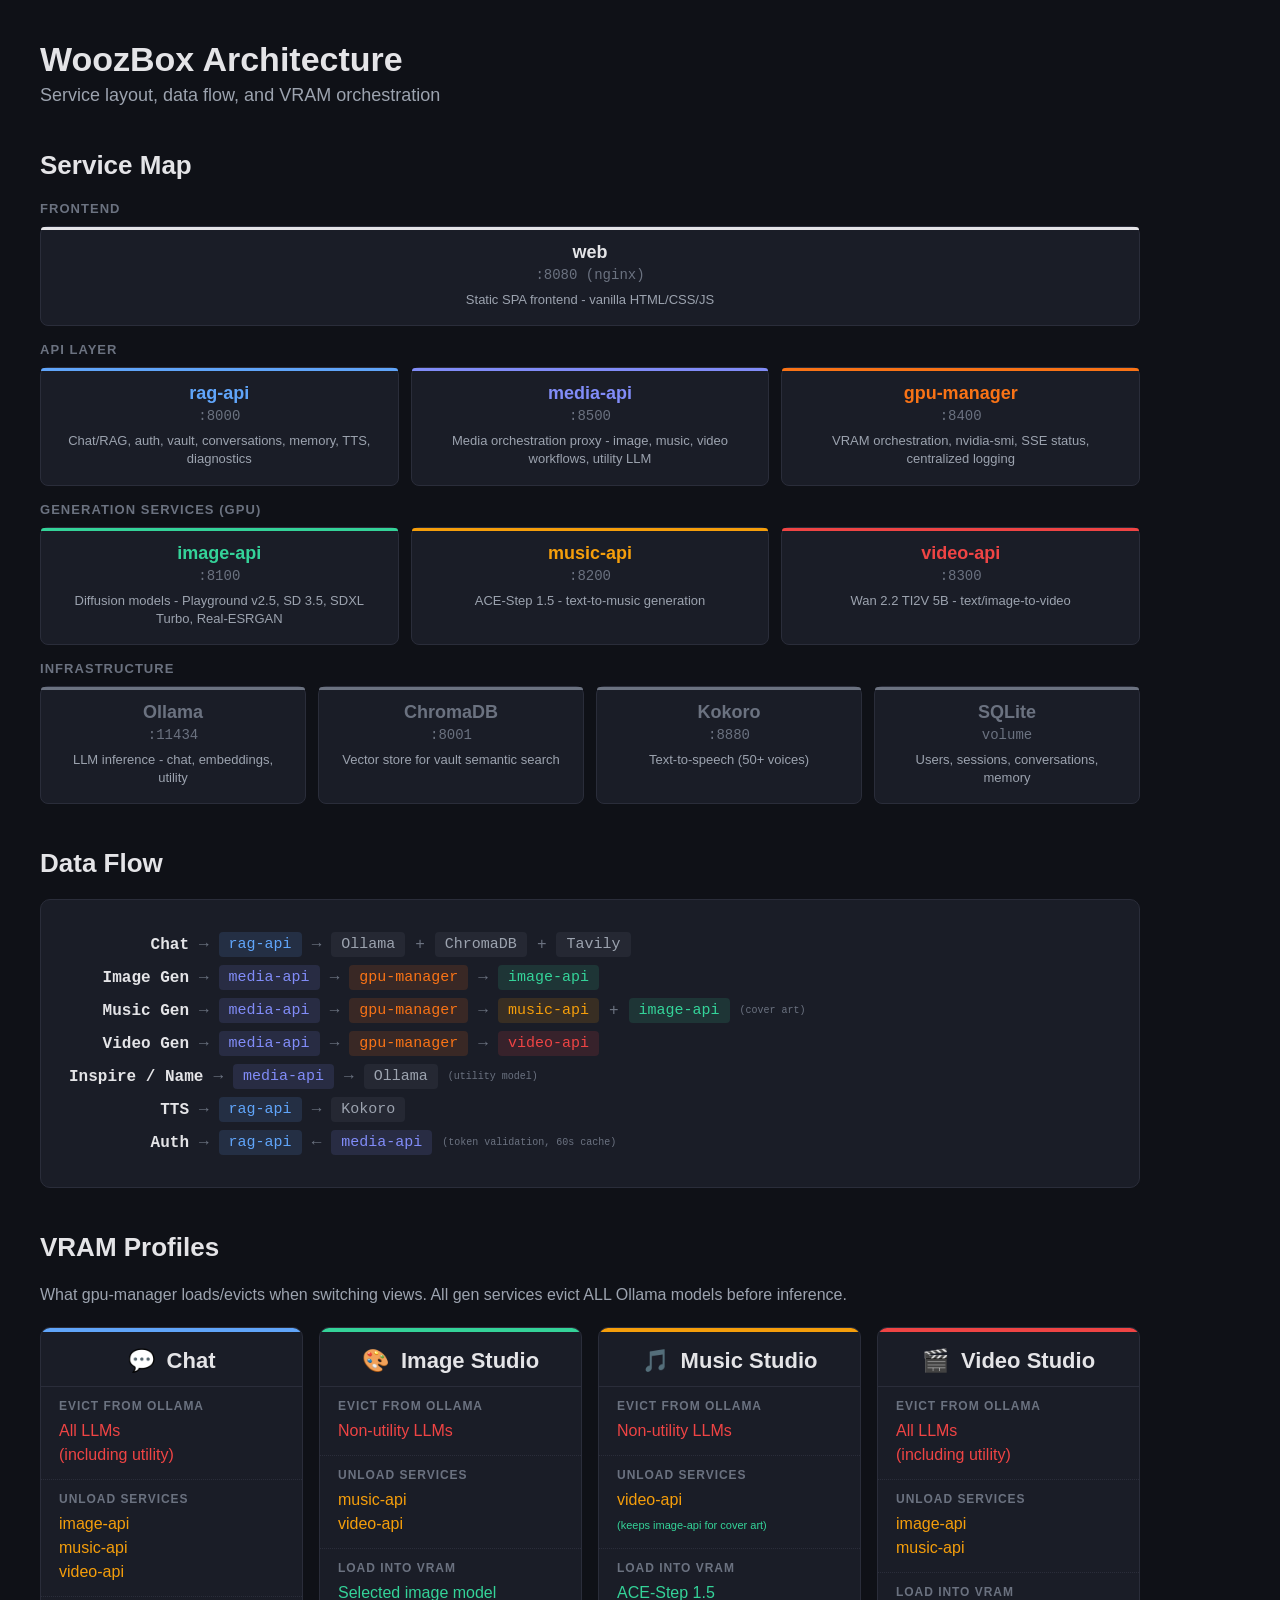
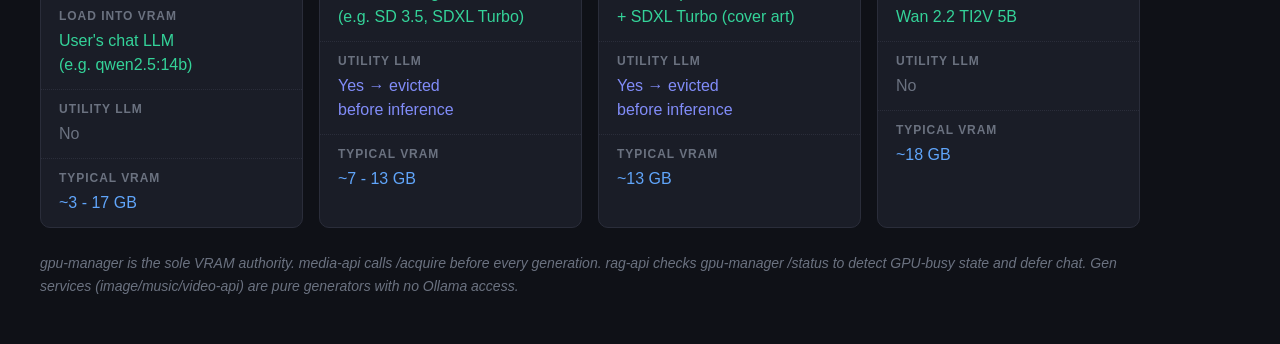
==== docs/woozbox-architecture.html @ 0ae69070 "refactor: extract media-api, add cancel support, unified progress UI (WIP) Architecture: - New media" ====
<!DOCTYPE html>
<html lang="en">
<head>
<meta charset="UTF-8">
<meta name="viewport" content="width=device-width, initial-scale=1.0">
<title>WoozBox Architecture</title>
<style>
  * { margin: 0; padding: 0; box-sizing: border-box; }
  body { background: #0F1117; color: #E4E4E7; font-family: 'Segoe UI', Calibri, sans-serif; padding: 40px; min-height: 100vh; }
  h1 { font-size: 34px; font-weight: 700; margin-bottom: 6px; }
  h2 { font-size: 26px; font-weight: 700; margin: 44px 0 20px; color: #E4E4E7; }
  .subtitle { font-size: 18px; color: #9CA3AF; margin-bottom: 32px; }
  .section-desc { font-size: 16px; color: #9CA3AF; margin-bottom: 20px; line-height: 1.5; }

  /* Service Architecture */
  .arch-grid { display: grid; grid-template-columns: repeat(4, 1fr); gap: 12px; max-width: 1100px; margin-bottom: 14px; }
  .arch-card { background: #1A1D27; border: 1px solid #2A2D3A; border-radius: 8px; padding: 16px 18px; text-align: center; }
  .arch-card .name { font-size: 18px; font-weight: 700; margin-bottom: 4px; }
  .arch-card .port { font-size: 14px; font-family: monospace; color: #6B7280; }
  .arch-card .desc { font-size: 13px; color: #9CA3AF; margin-top: 8px; line-height: 1.4; }
  .arch-accent { height: 3px; border-radius: 3px 3px 0 0; margin: -16px -18px 12px; }
  .arch-row-label { font-size: 13px; font-weight: 700; text-transform: uppercase; letter-spacing: 0.08em; color: #6B7280; margin: 16px 0 10px; }

  /* VRAM Profiles */
  .grid { display: grid; grid-template-columns: repeat(4, 1fr); gap: 16px; max-width: 1100px; }
  .card { background: #1A1D27; border: 1px solid #2A2D3A; border-radius: 10px; overflow: hidden; }
  .card-accent { height: 4px; }
  .card-header { padding: 16px 18px 12px; text-align: center; font-size: 22px; font-weight: 700; border-bottom: 1px solid #2A2D3A; }
  .card-header span { margin-right: 6px; }
  .row { padding: 12px 18px; border-bottom: 1px dotted #2A2D3A; }
  .row:last-child { border-bottom: none; }
  .row-label { font-size: 12px; font-weight: 700; text-transform: uppercase; letter-spacing: 0.08em; color: #6B7280; margin-bottom: 6px; }
  .row-value { font-size: 16px; line-height: 1.5; }

  /* Data Flow */
  .flow { max-width: 1100px; background: #1A1D27; border: 1px solid #2A2D3A; border-radius: 10px; padding: 24px 28px; margin-bottom: 14px; }
  .flow-row { display: flex; align-items: center; gap: 10px; margin: 8px 0; font-size: 16px; font-family: monospace; }
  .flow-label { min-width: 120px; font-weight: 700; text-align: right; }
  .flow-arrow { color: #6B7280; }
  .flow-svc { padding: 4px 10px; border-radius: 4px; font-size: 15px; }

  /* Colors */
  .c-red { color: #EF4444; }
  .c-amber { color: #F59E0B; }
  .c-green { color: #34D399; }
  .c-blue { color: #60A5FA; }
  .c-purple { color: #818CF8; }
  .c-dim { color: #6B7280; }
  .c-text { color: #E4E4E7; }
  .accent-chat { background: #60A5FA; }
  .accent-image { background: #34D399; }
  .accent-music { background: #F59E0B; }
  .accent-video { background: #EF4444; }
  .accent-media { background: #818CF8; }
  .accent-gpu { background: #F97316; }
  .accent-infra { background: #6B7280; }
  .bg-blue { background: #60A5FA22; color: #60A5FA; }
  .bg-purple { background: #818CF822; color: #818CF8; }
  .bg-green { background: #34D39922; color: #34D399; }
  .bg-amber { background: #F59E0B22; color: #F59E0B; }
  .bg-red { background: #EF444422; color: #EF4444; }
  .bg-orange { background: #F9731622; color: #F97316; }
  .bg-dim { background: #6B728022; color: #9CA3AF; }

  .footnote { margin-top: 24px; font-size: 14px; color: #6B7280; font-style: italic; max-width: 1100px; line-height: 1.6; }
</style>
</head>
<body>

<!-- ═══════════════════════════════════════════════════════════ -->
<h1>WoozBox Architecture</h1>
<p class="subtitle">Service layout, data flow, and VRAM orchestration</p>

<!-- ═══════════════════════════════════════════════════════════ -->
<h2>Service Map</h2>

<div class="arch-row-label">Frontend</div>
<div class="arch-grid" style="grid-template-columns: 1fr;">
  <div class="arch-card">
    <div class="arch-accent" style="background: #E4E4E7;"></div>
    <div class="name">web</div>
    <div class="port">:8080 (nginx)</div>
    <div class="desc">Static SPA frontend - vanilla HTML/CSS/JS</div>
  </div>
</div>

<div class="arch-row-label">API Layer</div>
<div class="arch-grid" style="grid-template-columns: 1fr 1fr 1fr;">
  <div class="arch-card">
    <div class="arch-accent accent-chat"></div>
    <div class="name c-blue">rag-api</div>
    <div class="port">:8000</div>
    <div class="desc">Chat/RAG, auth, vault, conversations, memory, TTS, diagnostics</div>
  </div>
  <div class="arch-card">
    <div class="arch-accent accent-media"></div>
    <div class="name c-purple">media-api</div>
    <div class="port">:8500</div>
    <div class="desc">Media orchestration proxy - image, music, video workflows, utility LLM</div>
  </div>
  <div class="arch-card">
    <div class="arch-accent accent-gpu"></div>
    <div class="name" style="color:#F97316;">gpu-manager</div>
    <div class="port">:8400</div>
    <div class="desc">VRAM orchestration, nvidia-smi, SSE status, centralized logging</div>
  </div>
</div>

<div class="arch-row-label">Generation Services (GPU)</div>
<div class="arch-grid" style="grid-template-columns: 1fr 1fr 1fr;">
  <div class="arch-card">
    <div class="arch-accent accent-image"></div>
    <div class="name c-green">image-api</div>
    <div class="port">:8100</div>
    <div class="desc">Diffusion models - Playground v2.5, SD 3.5, SDXL Turbo, Real-ESRGAN</div>
  </div>
  <div class="arch-card">
    <div class="arch-accent accent-music"></div>
    <div class="name c-amber">music-api</div>
    <div class="port">:8200</div>
    <div class="desc">ACE-Step 1.5 - text-to-music generation</div>
  </div>
  <div class="arch-card">
    <div class="arch-accent accent-video"></div>
    <div class="name c-red">video-api</div>
    <div class="port">:8300</div>
    <div class="desc">Wan 2.2 TI2V 5B - text/image-to-video</div>
  </div>
</div>

<div class="arch-row-label">Infrastructure</div>
<div class="arch-grid">
  <div class="arch-card">
    <div class="arch-accent accent-infra"></div>
    <div class="name c-dim">Ollama</div>
    <div class="port">:11434</div>
    <div class="desc">LLM inference - chat, embeddings, utility</div>
  </div>
  <div class="arch-card">
    <div class="arch-accent accent-infra"></div>
    <div class="name c-dim">ChromaDB</div>
    <div class="port">:8001</div>
    <div class="desc">Vector store for vault semantic search</div>
  </div>
  <div class="arch-card">
    <div class="arch-accent accent-infra"></div>
    <div class="name c-dim">Kokoro</div>
    <div class="port">:8880</div>
    <div class="desc">Text-to-speech (50+ voices)</div>
  </div>
  <div class="arch-card">
    <div class="arch-accent accent-infra"></div>
    <div class="name c-dim">SQLite</div>
    <div class="port">volume</div>
    <div class="desc">Users, sessions, conversations, memory</div>
  </div>
</div>

<!-- ═══════════════════════════════════════════════════════════ -->
<h2>Data Flow</h2>

<div class="flow">
  <div class="flow-row">
    <div class="flow-label c-text">Chat</div>
    <div class="flow-arrow">&rarr;</div>
    <div class="flow-svc bg-blue">rag-api</div>
    <div class="flow-arrow">&rarr;</div>
    <div class="flow-svc bg-dim">Ollama</div>
    <div class="flow-arrow">+</div>
    <div class="flow-svc bg-dim">ChromaDB</div>
    <div class="flow-arrow">+</div>
    <div class="flow-svc bg-dim">Tavily</div>
  </div>
  <div class="flow-row">
    <div class="flow-label c-text">Image Gen</div>
    <div class="flow-arrow">&rarr;</div>
    <div class="flow-svc bg-purple">media-api</div>
    <div class="flow-arrow">&rarr;</div>
    <div class="flow-svc bg-orange">gpu-manager</div>
    <div class="flow-arrow">&rarr;</div>
    <div class="flow-svc bg-green">image-api</div>
  </div>
  <div class="flow-row">
    <div class="flow-label c-text">Music Gen</div>
    <div class="flow-arrow">&rarr;</div>
    <div class="flow-svc bg-purple">media-api</div>
    <div class="flow-arrow">&rarr;</div>
    <div class="flow-svc bg-orange">gpu-manager</div>
    <div class="flow-arrow">&rarr;</div>
    <div class="flow-svc bg-amber">music-api</div>
    <div class="flow-arrow">+</div>
    <div class="flow-svc bg-green">image-api</div>
    <div class="c-dim" style="font-size:10px;">(cover art)</div>
  </div>
  <div class="flow-row">
    <div class="flow-label c-text">Video Gen</div>
    <div class="flow-arrow">&rarr;</div>
    <div class="flow-svc bg-purple">media-api</div>
    <div class="flow-arrow">&rarr;</div>
    <div class="flow-svc bg-orange">gpu-manager</div>
    <div class="flow-arrow">&rarr;</div>
    <div class="flow-svc bg-red">video-api</div>
  </div>
  <div class="flow-row">
    <div class="flow-label c-text">Inspire / Name</div>
    <div class="flow-arrow">&rarr;</div>
    <div class="flow-svc bg-purple">media-api</div>
    <div class="flow-arrow">&rarr;</div>
    <div class="flow-svc bg-dim">Ollama</div>
    <div class="c-dim" style="font-size:10px;">(utility model)</div>
  </div>
  <div class="flow-row">
    <div class="flow-label c-text">TTS</div>
    <div class="flow-arrow">&rarr;</div>
    <div class="flow-svc bg-blue">rag-api</div>
    <div class="flow-arrow">&rarr;</div>
    <div class="flow-svc bg-dim">Kokoro</div>
  </div>
  <div class="flow-row">
    <div class="flow-label c-text">Auth</div>
    <div class="flow-arrow">&rarr;</div>
    <div class="flow-svc bg-blue">rag-api</div>
    <div class="flow-arrow">&larr;</div>
    <div class="flow-svc bg-purple">media-api</div>
    <div class="c-dim" style="font-size:10px;">(token validation, 60s cache)</div>
  </div>
</div>

<!-- ═══════════════════════════════════════════════════════════ -->
<h2>VRAM Profiles</h2>
<p class="section-desc">What gpu-manager loads/evicts when switching views. All gen services evict ALL Ollama models before inference.</p>

<div class="grid">

  <div class="card">
    <div class="card-accent accent-chat"></div>
    <div class="card-header"><span>&#128172;</span> Chat</div>
    <div class="row">
      <div class="row-label">Evict from Ollama</div>
      <div class="row-value c-red">All LLMs<br>(including utility)</div>
    </div>
    <div class="row">
      <div class="row-label">Unload Services</div>
      <div class="row-value c-amber">image-api<br>music-api<br>video-api</div>
    </div>
    <div class="row">
      <div class="row-label">Load into VRAM</div>
      <div class="row-value c-green">User's chat LLM<br>(e.g. qwen2.5:14b)</div>
    </div>
    <div class="row">
      <div class="row-label">Utility LLM</div>
      <div class="row-value c-dim">No</div>
    </div>
    <div class="row">
      <div class="row-label">Typical VRAM</div>
      <div class="row-value c-blue">~3 - 17 GB</div>
    </div>
  </div>

  <div class="card">
    <div class="card-accent accent-image"></div>
    <div class="card-header"><span>&#127912;</span> Image Studio</div>
    <div class="row">
      <div class="row-label">Evict from Ollama</div>
      <div class="row-value c-red">Non-utility LLMs</div>
    </div>
    <div class="row">
      <div class="row-label">Unload Services</div>
      <div class="row-value c-amber">music-api<br>video-api</div>
    </div>
    <div class="row">
      <div class="row-label">Load into VRAM</div>
      <div class="row-value c-green">Selected image model<br>(e.g. SD 3.5, SDXL Turbo)</div>
    </div>
    <div class="row">
      <div class="row-label">Utility LLM</div>
      <div class="row-value c-purple">Yes &rarr; evicted<br>before inference</div>
    </div>
    <div class="row">
      <div class="row-label">Typical VRAM</div>
      <div class="row-value c-blue">~7 - 13 GB</div>
    </div>
  </div>

  <div class="card">
    <div class="card-accent accent-music"></div>
    <div class="card-header"><span>&#127925;</span> Music Studio</div>
    <div class="row">
      <div class="row-label">Evict from Ollama</div>
      <div class="row-value c-red">Non-utility LLMs</div>
    </div>
    <div class="row">
      <div class="row-label">Unload Services</div>
      <div class="row-value c-amber">video-api<br><span style="color:#34D399;font-size:11px;">(keeps image-api for cover art)</span></div>
    </div>
    <div class="row">
      <div class="row-label">Load into VRAM</div>
      <div class="row-value c-green">ACE-Step 1.5<br>+ SDXL Turbo (cover art)</div>
    </div>
    <div class="row">
      <div class="row-label">Utility LLM</div>
      <div class="row-value c-purple">Yes &rarr; evicted<br>before inference</div>
    </div>
    <div class="row">
      <div class="row-label">Typical VRAM</div>
      <div class="row-value c-blue">~13 GB</div>
    </div>
  </div>

  <div class="card">
    <div class="card-accent accent-video"></div>
    <div class="card-header"><span>&#127916;</span> Video Studio</div>
    <div class="row">
      <div class="row-label">Evict from Ollama</div>
      <div class="row-value c-red">All LLMs<br>(including utility)</div>
    </div>
    <div class="row">
      <div class="row-label">Unload Services</div>
      <div class="row-value c-amber">image-api<br>music-api</div>
    </div>
    <div class="row">
      <div class="row-label">Load into VRAM</div>
      <div class="row-value c-green">Wan 2.2 TI2V 5B</div>
    </div>
    <div class="row">
      <div class="row-label">Utility LLM</div>
      <div class="row-value c-dim">No</div>
    </div>
    <div class="row">
      <div class="row-label">Typical VRAM</div>
      <div class="row-value c-blue">~18 GB</div>
    </div>
  </div>

</div>

<p class="footnote">
  gpu-manager is the sole VRAM authority. media-api calls /acquire before every generation.
  rag-api checks gpu-manager /status to detect GPU-busy state and defer chat.
  Gen services (image/music/video-api) are pure generators with no Ollama access.
</p>

</body>
</html>
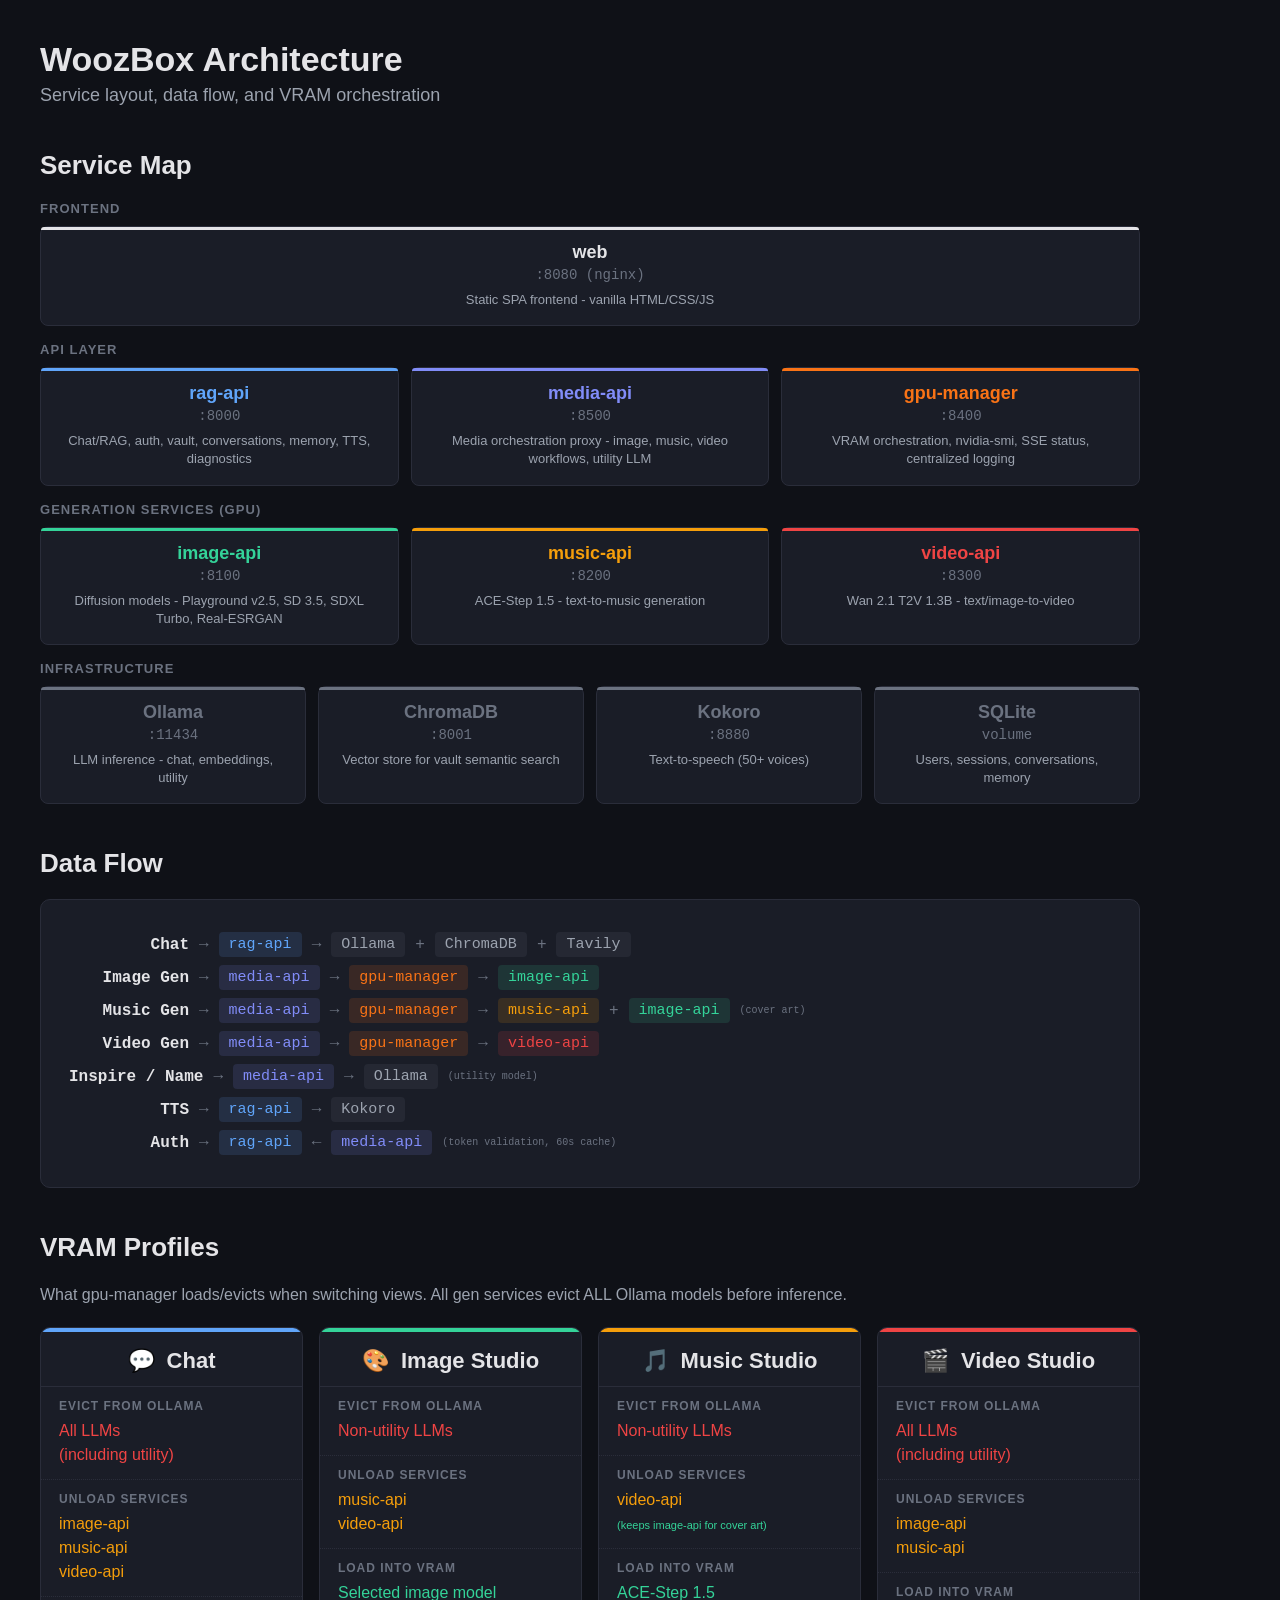
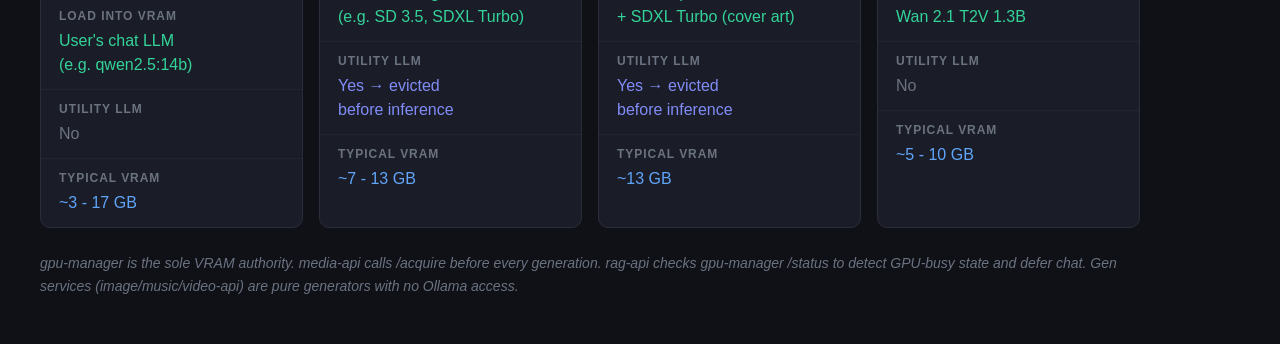
==== commit ea94f8f1: "Fix video model name in docs, add file structure reference Update architecture and workflow docs to " ====
--- a/docs/woozbox-architecture.html
+++ b/docs/woozbox-architecture.html
@@ -124,7 +124,7 @@
     <div class="arch-accent accent-video"></div>
     <div class="name c-red">video-api</div>
     <div class="port">:8300</div>
-    <div class="desc">Wan 2.2 TI2V 5B - text/image-to-video</div>
+    <div class="desc">Wan 2.1 T2V 1.3B - text/image-to-video</div>
   </div>
 </div>
 
@@ -320,7 +320,7 @@
     </div>
     <div class="row">
       <div class="row-label">Load into VRAM</div>
-      <div class="row-value c-green">Wan 2.2 TI2V 5B</div>
+      <div class="row-value c-green">Wan 2.1 T2V 1.3B</div>
     </div>
     <div class="row">
       <div class="row-label">Utility LLM</div>
@@ -328,7 +328,7 @@
     </div>
     <div class="row">
       <div class="row-label">Typical VRAM</div>
-      <div class="row-value c-blue">~18 GB</div>
+      <div class="row-value c-blue">~5 - 10 GB</div>
     </div>
   </div>
 
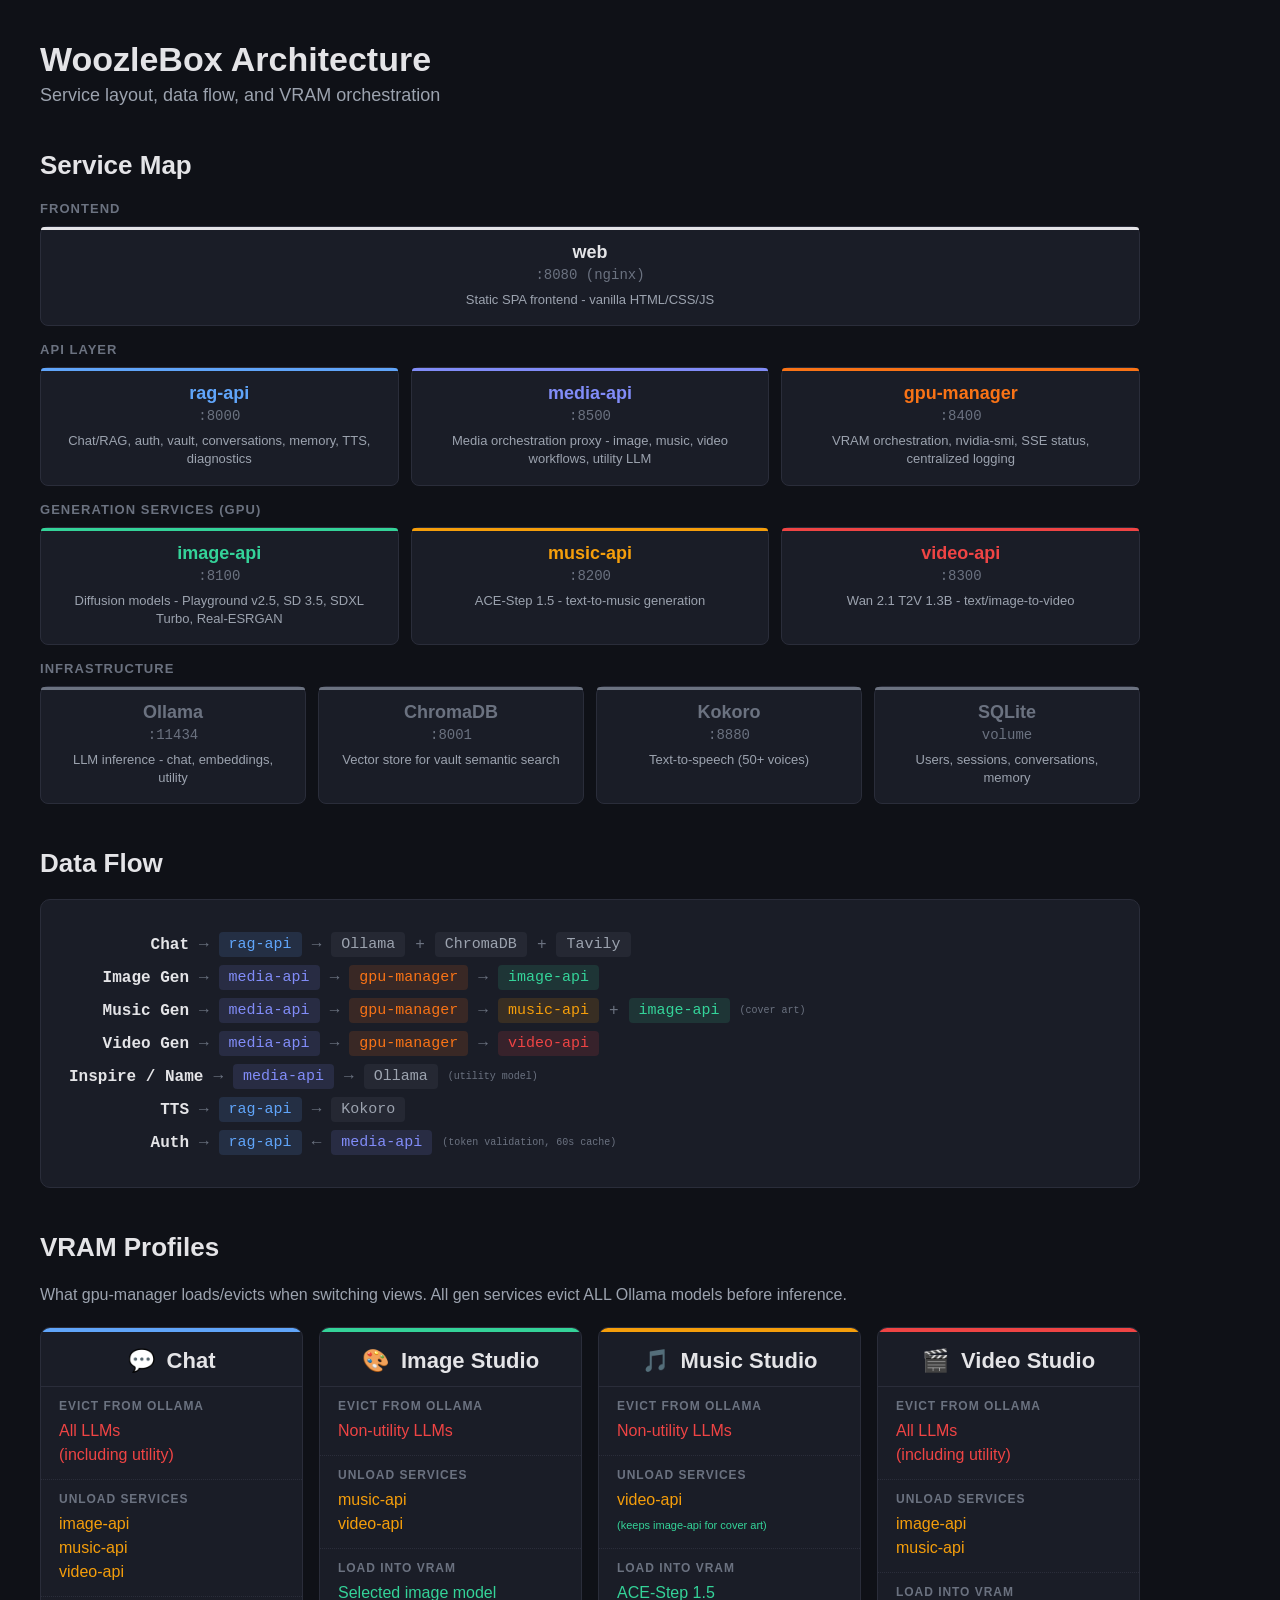
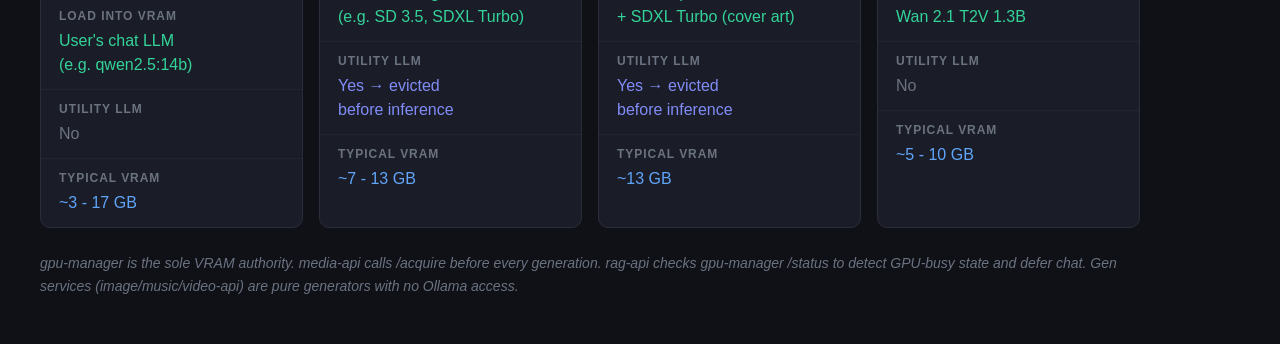
==== commit 42685749: "Rename Dave-in-a-Box to WoozleBox across entire codebase - Replace all user-visible "Dave-in-a-Box" " ====
--- a/docs/woozbox-architecture.html
+++ b/docs/woozbox-architecture.html
@@ -3,7 +3,7 @@
 <head>
 <meta charset="UTF-8">
 <meta name="viewport" content="width=device-width, initial-scale=1.0">
-<title>WoozBox Architecture</title>
+<title>WoozleBox Architecture</title>
 <style>
   * { margin: 0; padding: 0; box-sizing: border-box; }
   body { background: #0F1117; color: #E4E4E7; font-family: 'Segoe UI', Calibri, sans-serif; padding: 40px; min-height: 100vh; }
@@ -68,7 +68,7 @@
 <body>
 
 <!-- ═══════════════════════════════════════════════════════════ -->
-<h1>WoozBox Architecture</h1>
+<h1>WoozleBox Architecture</h1>
 <p class="subtitle">Service layout, data flow, and VRAM orchestration</p>
 
 <!-- ═══════════════════════════════════════════════════════════ -->
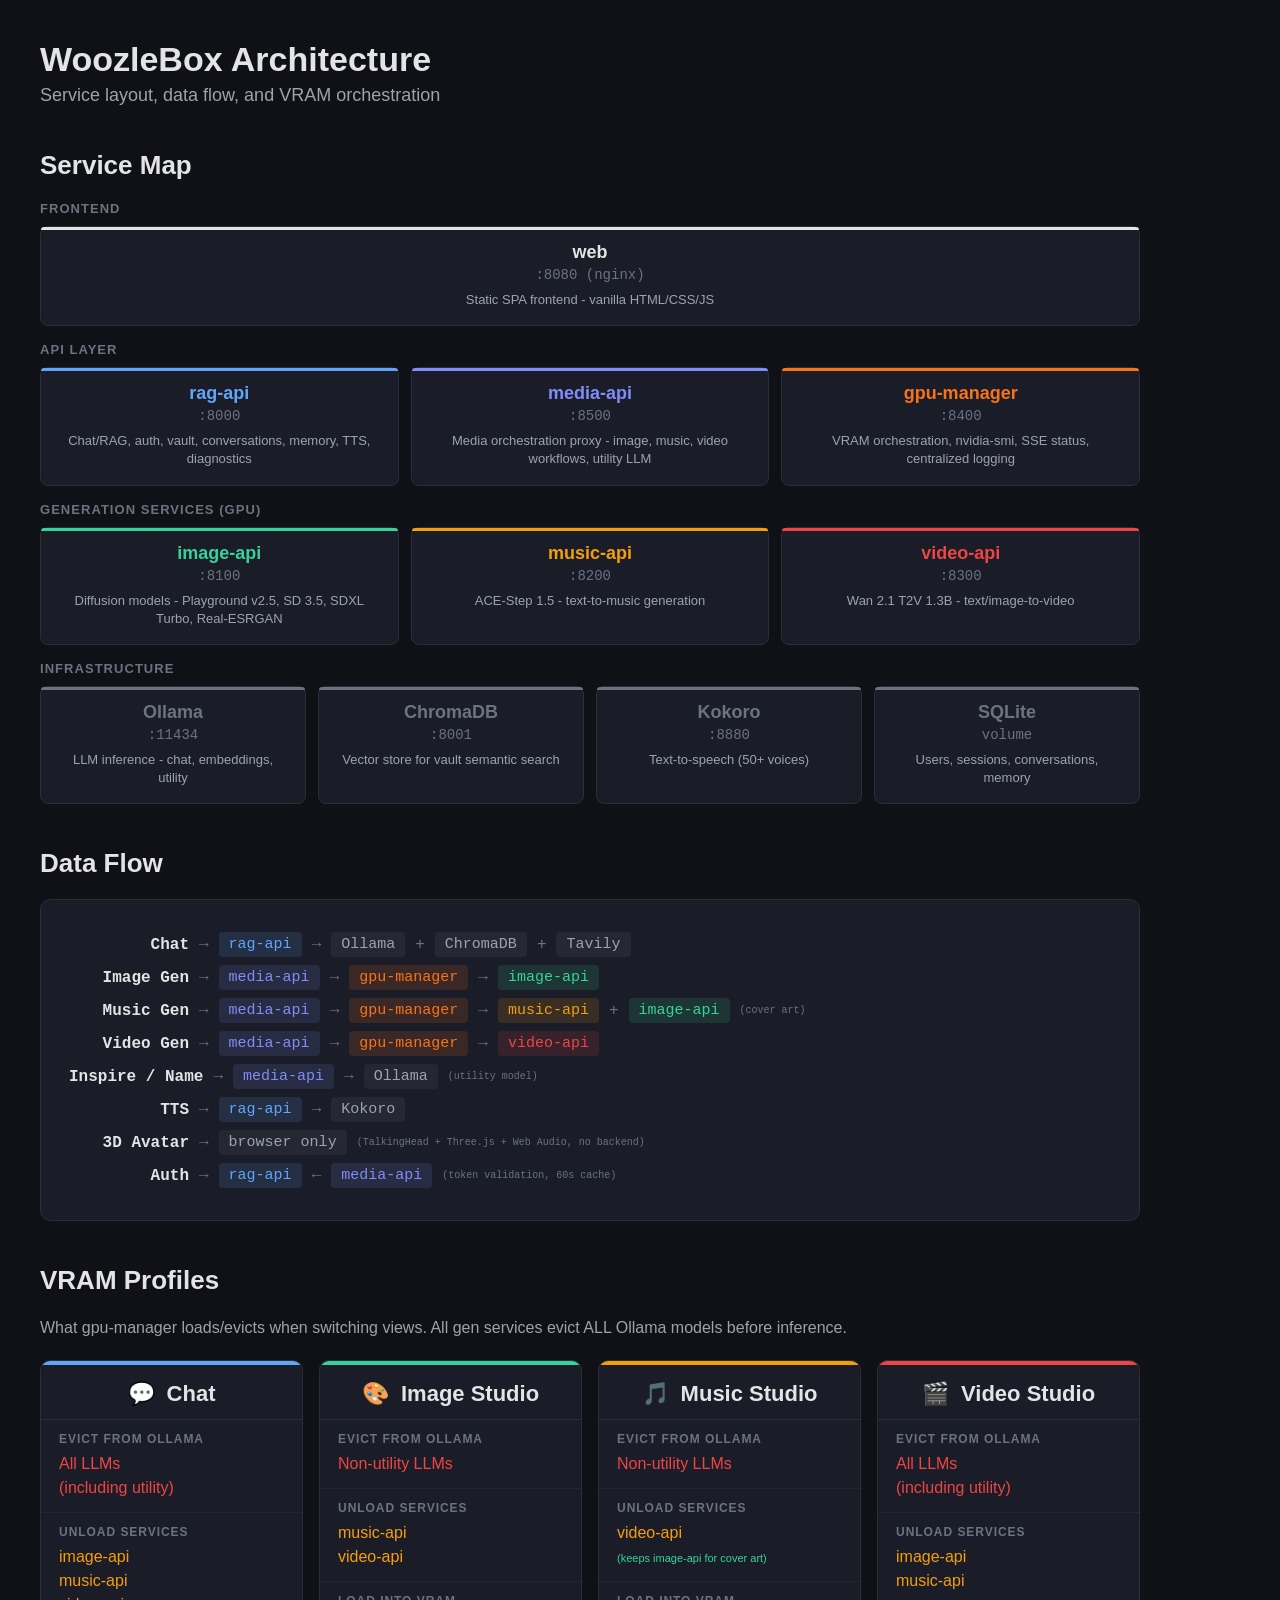
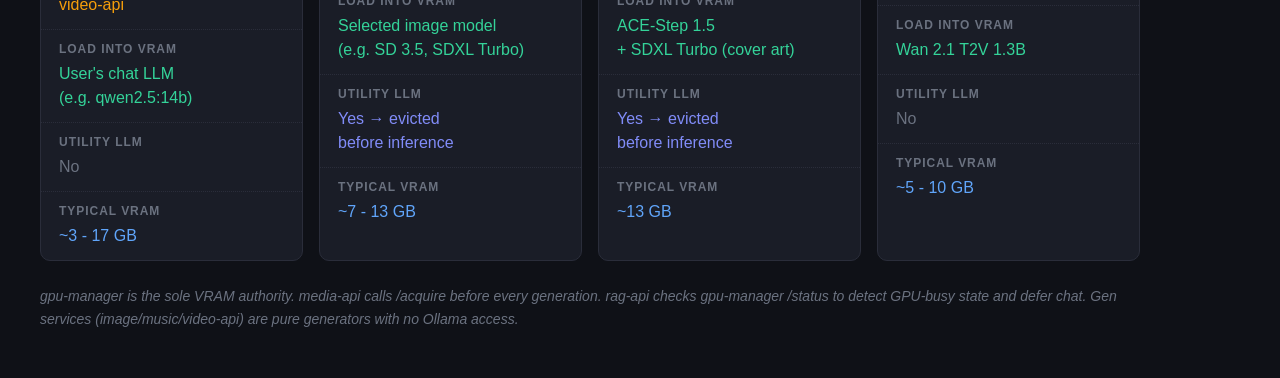
==== commit 8a6b2dc1: "Update HTML docs for 3D avatar feature woozbox-architecture.html: - Add '3D Avatar' data flow row (b" ====
--- a/docs/woozbox-architecture.html
+++ b/docs/woozbox-architecture.html
@@ -217,6 +217,12 @@
     <div class="flow-svc bg-dim">Kokoro</div>
   </div>
   <div class="flow-row">
+    <div class="flow-label c-text">3D Avatar</div>
+    <div class="flow-arrow">&rarr;</div>
+    <div class="flow-svc bg-dim">browser only</div>
+    <div class="c-dim" style="font-size:10px;">(TalkingHead + Three.js + Web Audio, no backend)</div>
+  </div>
+  <div class="flow-row">
     <div class="flow-label c-text">Auth</div>
     <div class="flow-arrow">&rarr;</div>
     <div class="flow-svc bg-blue">rag-api</div>
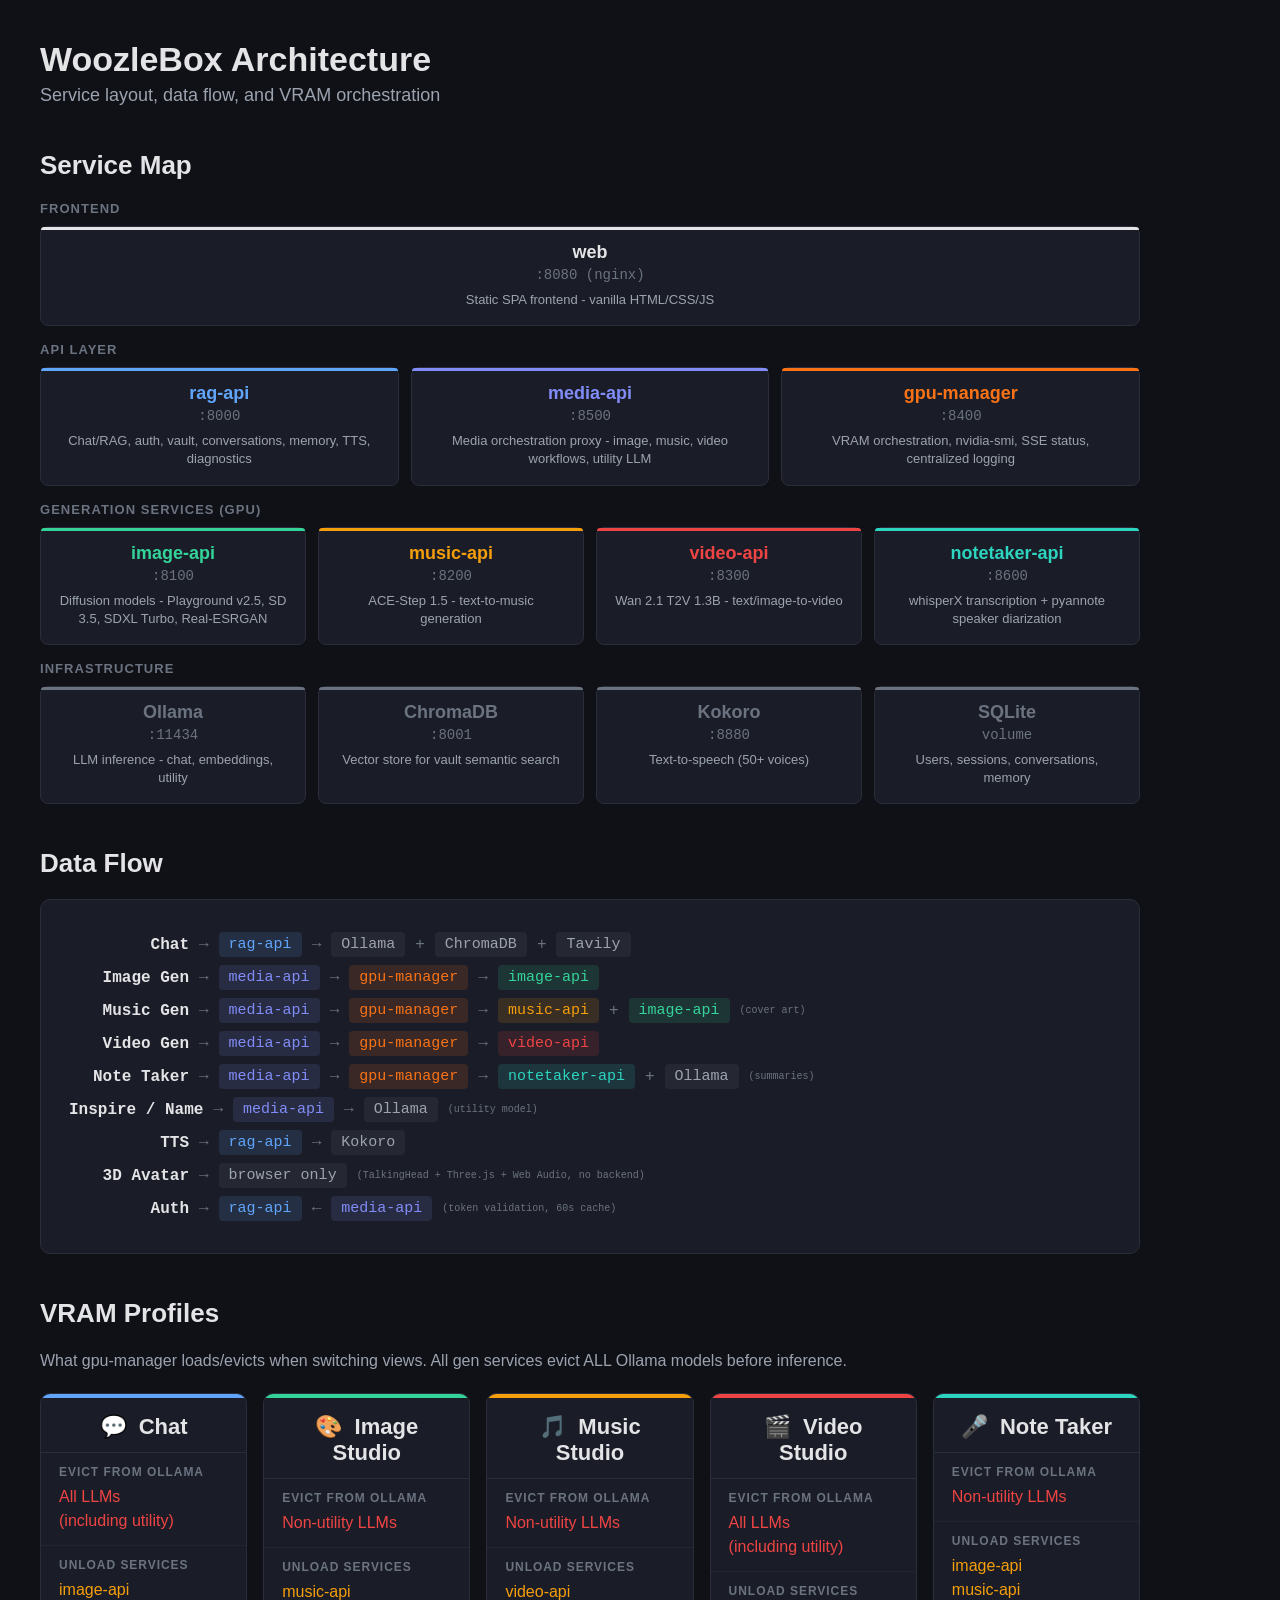
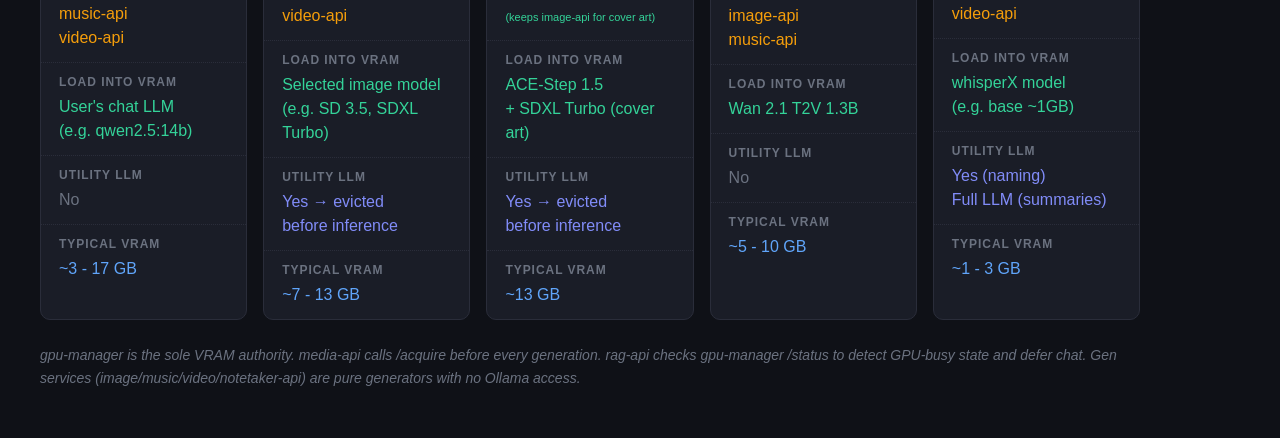
==== commit c46a0f45: "Update documentation for Note Taker module Add Note Taker to README features, architecture diagram, " ====
--- a/docs/woozbox-architecture.html
+++ b/docs/woozbox-architecture.html
@@ -45,6 +45,7 @@
   .c-green { color: #34D399; }
   .c-blue { color: #60A5FA; }
   .c-purple { color: #818CF8; }
+  .c-teal { color: #2DD4BF; }
   .c-dim { color: #6B7280; }
   .c-text { color: #E4E4E7; }
   .accent-chat { background: #60A5FA; }
@@ -53,6 +54,7 @@
   .accent-video { background: #EF4444; }
   .accent-media { background: #818CF8; }
   .accent-gpu { background: #F97316; }
+  .accent-notetaker { background: #2DD4BF; }
   .accent-infra { background: #6B7280; }
   .bg-blue { background: #60A5FA22; color: #60A5FA; }
   .bg-purple { background: #818CF822; color: #818CF8; }
@@ -60,6 +62,7 @@
   .bg-amber { background: #F59E0B22; color: #F59E0B; }
   .bg-red { background: #EF444422; color: #EF4444; }
   .bg-orange { background: #F9731622; color: #F97316; }
+  .bg-teal { background: #2DD4BF22; color: #2DD4BF; }
   .bg-dim { background: #6B728022; color: #9CA3AF; }
 
   .footnote { margin-top: 24px; font-size: 14px; color: #6B7280; font-style: italic; max-width: 1100px; line-height: 1.6; }
@@ -107,7 +110,7 @@
 </div>
 
 <div class="arch-row-label">Generation Services (GPU)</div>
-<div class="arch-grid" style="grid-template-columns: 1fr 1fr 1fr;">
+<div class="arch-grid">
   <div class="arch-card">
     <div class="arch-accent accent-image"></div>
     <div class="name c-green">image-api</div>
@@ -125,6 +128,12 @@
     <div class="name c-red">video-api</div>
     <div class="port">:8300</div>
     <div class="desc">Wan 2.1 T2V 1.3B - text/image-to-video</div>
+  </div>
+  <div class="arch-card">
+    <div class="arch-accent accent-notetaker"></div>
+    <div class="name c-teal">notetaker-api</div>
+    <div class="port">:8600</div>
+    <div class="desc">whisperX transcription + pyannote speaker diarization</div>
   </div>
 </div>
 
@@ -202,6 +211,18 @@
     <div class="flow-svc bg-red">video-api</div>
   </div>
   <div class="flow-row">
+    <div class="flow-label c-text">Note Taker</div>
+    <div class="flow-arrow">&rarr;</div>
+    <div class="flow-svc bg-purple">media-api</div>
+    <div class="flow-arrow">&rarr;</div>
+    <div class="flow-svc bg-orange">gpu-manager</div>
+    <div class="flow-arrow">&rarr;</div>
+    <div class="flow-svc bg-teal">notetaker-api</div>
+    <div class="flow-arrow">+</div>
+    <div class="flow-svc bg-dim">Ollama</div>
+    <div class="c-dim" style="font-size:10px;">(summaries)</div>
+  </div>
+  <div class="flow-row">
     <div class="flow-label c-text">Inspire / Name</div>
     <div class="flow-arrow">&rarr;</div>
     <div class="flow-svc bg-purple">media-api</div>
@@ -236,7 +257,7 @@
 <h2>VRAM Profiles</h2>
 <p class="section-desc">What gpu-manager loads/evicts when switching views. All gen services evict ALL Ollama models before inference.</p>
 
-<div class="grid">
+<div class="grid" style="grid-template-columns: repeat(5, 1fr);">
 
   <div class="card">
     <div class="card-accent accent-chat"></div>
@@ -335,6 +356,31 @@
     <div class="row">
       <div class="row-label">Typical VRAM</div>
       <div class="row-value c-blue">~5 - 10 GB</div>
+    </div>
+  </div>
+
+  <div class="card">
+    <div class="card-accent accent-notetaker"></div>
+    <div class="card-header"><span>&#127908;</span> Note Taker</div>
+    <div class="row">
+      <div class="row-label">Evict from Ollama</div>
+      <div class="row-value c-red">Non-utility LLMs</div>
+    </div>
+    <div class="row">
+      <div class="row-label">Unload Services</div>
+      <div class="row-value c-amber">image-api<br>music-api<br>video-api</div>
+    </div>
+    <div class="row">
+      <div class="row-label">Load into VRAM</div>
+      <div class="row-value c-green">whisperX model<br>(e.g. base ~1GB)</div>
+    </div>
+    <div class="row">
+      <div class="row-label">Utility LLM</div>
+      <div class="row-value c-purple">Yes (naming)<br>Full LLM (summaries)</div>
+    </div>
+    <div class="row">
+      <div class="row-label">Typical VRAM</div>
+      <div class="row-value c-blue">~1 - 3 GB</div>
     </div>
   </div>
 
@@ -343,7 +389,7 @@
 <p class="footnote">
   gpu-manager is the sole VRAM authority. media-api calls /acquire before every generation.
   rag-api checks gpu-manager /status to detect GPU-busy state and defer chat.
-  Gen services (image/music/video-api) are pure generators with no Ollama access.
+  Gen services (image/music/video/notetaker-api) are pure generators with no Ollama access.
 </p>
 
 </body>
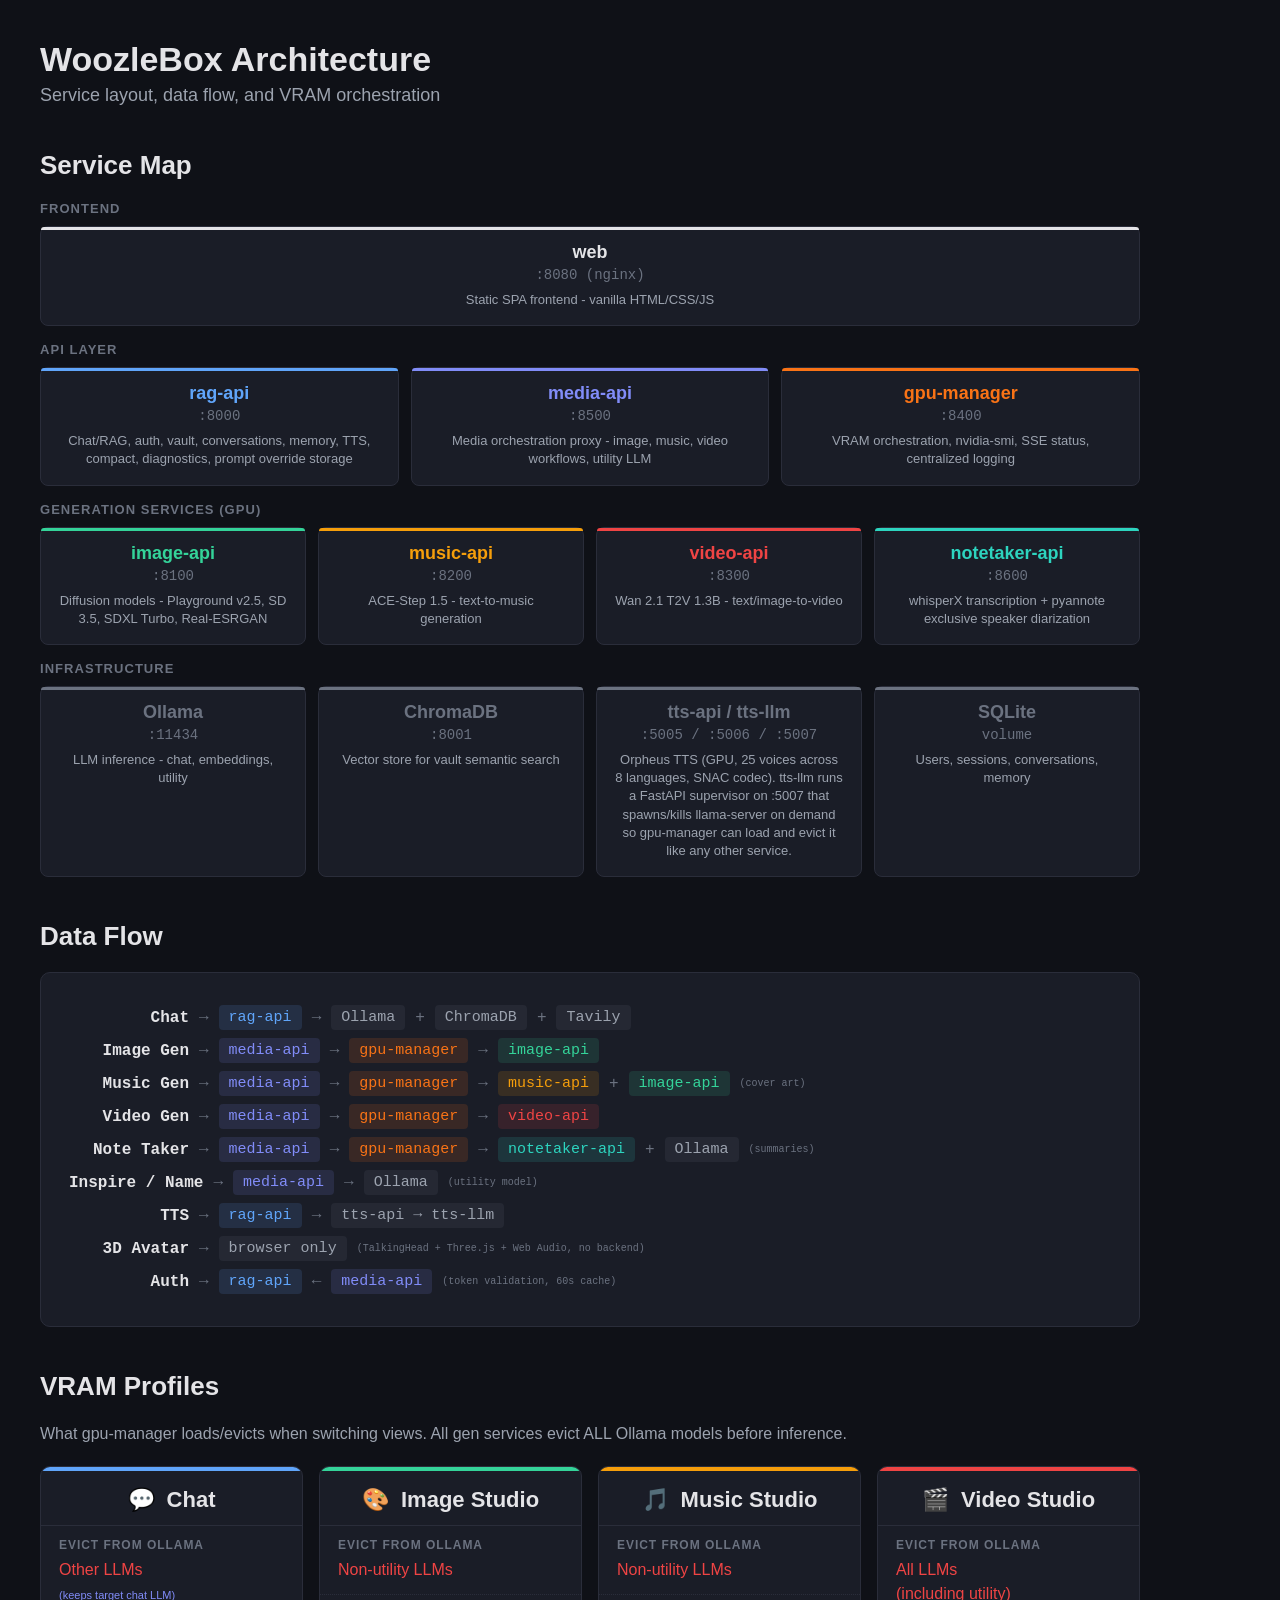
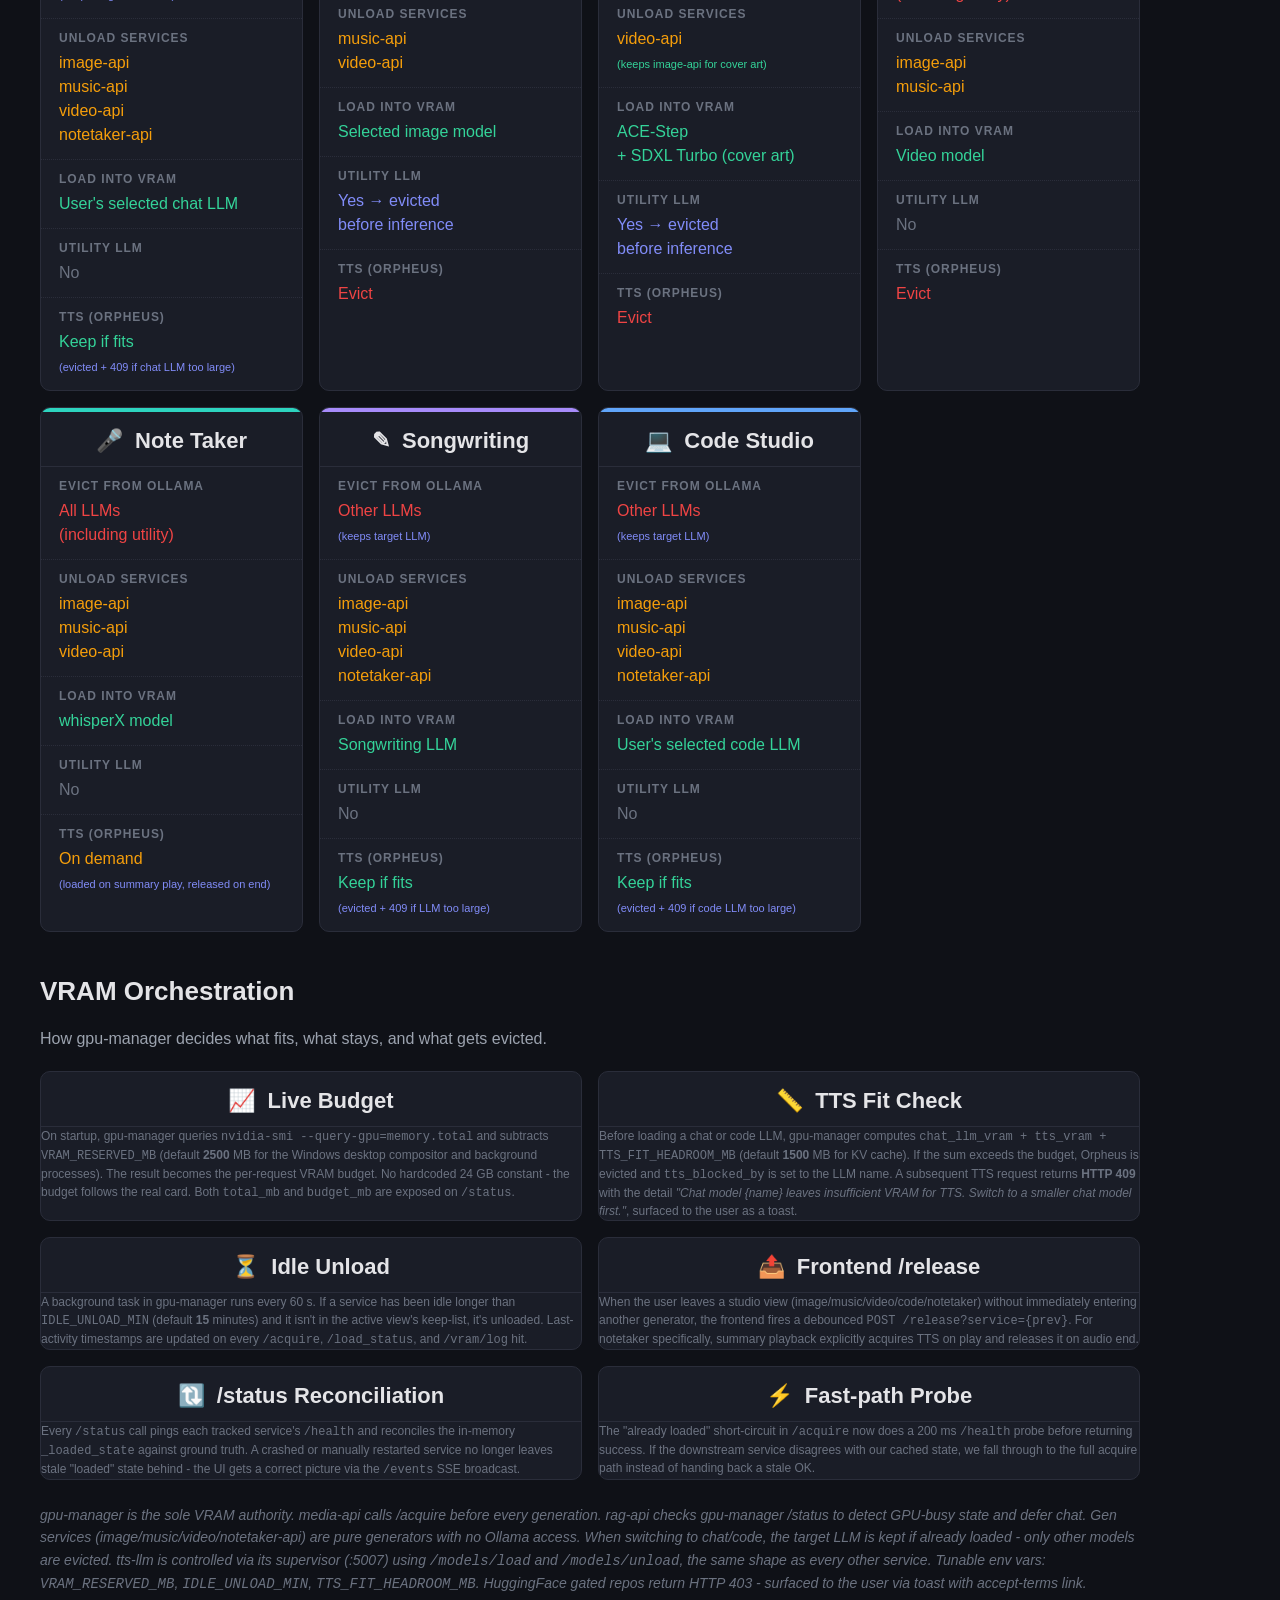
==== commit 60c4d693: "Initial commit" ====
--- a/docs/woozbox-architecture.html
+++ b/docs/woozbox-architecture.html
@@ -55,6 +55,7 @@
   .accent-media { background: #818CF8; }
   .accent-gpu { background: #F97316; }
   .accent-notetaker { background: #2DD4BF; }
+  .accent-songwriting { background: #A78BFA; }
   .accent-infra { background: #6B7280; }
   .bg-blue { background: #60A5FA22; color: #60A5FA; }
   .bg-purple { background: #818CF822; color: #818CF8; }
@@ -93,7 +94,7 @@
     <div class="arch-accent accent-chat"></div>
     <div class="name c-blue">rag-api</div>
     <div class="port">:8000</div>
-    <div class="desc">Chat/RAG, auth, vault, conversations, memory, TTS, diagnostics</div>
+    <div class="desc">Chat/RAG, auth, vault, conversations, memory, TTS, compact, diagnostics, prompt override storage</div>
   </div>
   <div class="arch-card">
     <div class="arch-accent accent-media"></div>
@@ -133,7 +134,7 @@
     <div class="arch-accent accent-notetaker"></div>
     <div class="name c-teal">notetaker-api</div>
     <div class="port">:8600</div>
-    <div class="desc">whisperX transcription + pyannote speaker diarization</div>
+    <div class="desc">whisperX transcription + pyannote exclusive speaker diarization</div>
   </div>
 </div>
 
@@ -153,9 +154,9 @@
   </div>
   <div class="arch-card">
     <div class="arch-accent accent-infra"></div>
-    <div class="name c-dim">Kokoro</div>
-    <div class="port">:8880</div>
-    <div class="desc">Text-to-speech (50+ voices)</div>
+    <div class="name c-dim">tts-api / tts-llm</div>
+    <div class="port">:5005 / :5006 / :5007</div>
+    <div class="desc">Orpheus TTS (GPU, 25 voices across 8 languages, SNAC codec). tts-llm runs a FastAPI supervisor on :5007 that spawns/kills llama-server on demand so gpu-manager can load and evict it like any other service.</div>
   </div>
   <div class="arch-card">
     <div class="arch-accent accent-infra"></div>
@@ -235,7 +236,7 @@
     <div class="flow-arrow">&rarr;</div>
     <div class="flow-svc bg-blue">rag-api</div>
     <div class="flow-arrow">&rarr;</div>
-    <div class="flow-svc bg-dim">Kokoro</div>
+    <div class="flow-svc bg-dim">tts-api &rarr; tts-llm</div>
   </div>
   <div class="flow-row">
     <div class="flow-label c-text">3D Avatar</div>
@@ -257,30 +258,30 @@
 <h2>VRAM Profiles</h2>
 <p class="section-desc">What gpu-manager loads/evicts when switching views. All gen services evict ALL Ollama models before inference.</p>
 
-<div class="grid" style="grid-template-columns: repeat(5, 1fr);">
+<div class="grid" style="grid-template-columns: repeat(4, 1fr);">
 
   <div class="card">
     <div class="card-accent accent-chat"></div>
     <div class="card-header"><span>&#128172;</span> Chat</div>
     <div class="row">
       <div class="row-label">Evict from Ollama</div>
-      <div class="row-value c-red">All LLMs<br>(including utility)</div>
-    </div>
-    <div class="row">
-      <div class="row-label">Unload Services</div>
-      <div class="row-value c-amber">image-api<br>music-api<br>video-api</div>
-    </div>
-    <div class="row">
-      <div class="row-label">Load into VRAM</div>
-      <div class="row-value c-green">User's chat LLM<br>(e.g. qwen2.5:14b)</div>
+      <div class="row-value c-red">Other LLMs<br><span style="color:#818CF8;font-size:11px;">(keeps target chat LLM)</span></div>
+    </div>
+    <div class="row">
+      <div class="row-label">Unload Services</div>
+      <div class="row-value c-amber">image-api<br>music-api<br>video-api<br>notetaker-api</div>
+    </div>
+    <div class="row">
+      <div class="row-label">Load into VRAM</div>
+      <div class="row-value c-green">User's selected chat LLM</div>
     </div>
     <div class="row">
       <div class="row-label">Utility LLM</div>
       <div class="row-value c-dim">No</div>
     </div>
     <div class="row">
-      <div class="row-label">Typical VRAM</div>
-      <div class="row-value c-blue">~3 - 17 GB</div>
+      <div class="row-label">TTS (Orpheus)</div>
+      <div class="row-value c-green">Keep if fits<br><span style="color:#818CF8;font-size:11px;">(evicted + 409 if chat LLM too large)</span></div>
     </div>
   </div>
 
@@ -297,15 +298,15 @@
     </div>
     <div class="row">
       <div class="row-label">Load into VRAM</div>
-      <div class="row-value c-green">Selected image model<br>(e.g. SD 3.5, SDXL Turbo)</div>
+      <div class="row-value c-green">Selected image model</div>
     </div>
     <div class="row">
       <div class="row-label">Utility LLM</div>
       <div class="row-value c-purple">Yes &rarr; evicted<br>before inference</div>
     </div>
     <div class="row">
-      <div class="row-label">Typical VRAM</div>
-      <div class="row-value c-blue">~7 - 13 GB</div>
+      <div class="row-label">TTS (Orpheus)</div>
+      <div class="row-value c-red">Evict</div>
     </div>
   </div>
 
@@ -322,15 +323,15 @@
     </div>
     <div class="row">
       <div class="row-label">Load into VRAM</div>
-      <div class="row-value c-green">ACE-Step 1.5<br>+ SDXL Turbo (cover art)</div>
+      <div class="row-value c-green">ACE-Step<br>+ SDXL Turbo (cover art)</div>
     </div>
     <div class="row">
       <div class="row-label">Utility LLM</div>
       <div class="row-value c-purple">Yes &rarr; evicted<br>before inference</div>
     </div>
     <div class="row">
-      <div class="row-label">Typical VRAM</div>
-      <div class="row-value c-blue">~13 GB</div>
+      <div class="row-label">TTS (Orpheus)</div>
+      <div class="row-value c-red">Evict</div>
     </div>
   </div>
 
@@ -347,15 +348,15 @@
     </div>
     <div class="row">
       <div class="row-label">Load into VRAM</div>
-      <div class="row-value c-green">Wan 2.1 T2V 1.3B</div>
+      <div class="row-value c-green">Video model</div>
     </div>
     <div class="row">
       <div class="row-label">Utility LLM</div>
       <div class="row-value c-dim">No</div>
     </div>
     <div class="row">
-      <div class="row-label">Typical VRAM</div>
-      <div class="row-value c-blue">~5 - 10 GB</div>
+      <div class="row-label">TTS (Orpheus)</div>
+      <div class="row-value c-red">Evict</div>
     </div>
   </div>
 
@@ -364,7 +365,7 @@
     <div class="card-header"><span>&#127908;</span> Note Taker</div>
     <div class="row">
       <div class="row-label">Evict from Ollama</div>
-      <div class="row-value c-red">Non-utility LLMs</div>
+      <div class="row-value c-red">All LLMs<br>(including utility)</div>
     </div>
     <div class="row">
       <div class="row-label">Unload Services</div>
@@ -372,24 +373,140 @@
     </div>
     <div class="row">
       <div class="row-label">Load into VRAM</div>
-      <div class="row-value c-green">whisperX model<br>(e.g. base ~1GB)</div>
-    </div>
-    <div class="row">
-      <div class="row-label">Utility LLM</div>
-      <div class="row-value c-purple">Yes (naming)<br>Full LLM (summaries)</div>
-    </div>
-    <div class="row">
-      <div class="row-label">Typical VRAM</div>
-      <div class="row-value c-blue">~1 - 3 GB</div>
-    </div>
-  </div>
-
+      <div class="row-value c-green">whisperX model</div>
+    </div>
+    <div class="row">
+      <div class="row-label">Utility LLM</div>
+      <div class="row-value c-dim">No</div>
+    </div>
+    <div class="row">
+      <div class="row-label">TTS (Orpheus)</div>
+      <div class="row-value c-amber">On demand<br><span style="color:#818CF8;font-size:11px;">(loaded on summary play, released on end)</span></div>
+    </div>
+  </div>
+
+  <div class="card">
+    <div class="card-accent accent-songwriting"></div>
+    <div class="card-header"><span>&#9998;</span> Songwriting</div>
+    <div class="row">
+      <div class="row-label">Evict from Ollama</div>
+      <div class="row-value c-red">Other LLMs<br><span style="color:#818CF8;font-size:11px;">(keeps target LLM)</span></div>
+    </div>
+    <div class="row">
+      <div class="row-label">Unload Services</div>
+      <div class="row-value c-amber">image-api<br>music-api<br>video-api<br>notetaker-api</div>
+    </div>
+    <div class="row">
+      <div class="row-label">Load into VRAM</div>
+      <div class="row-value c-green">Songwriting LLM</div>
+    </div>
+    <div class="row">
+      <div class="row-label">Utility LLM</div>
+      <div class="row-value c-dim">No</div>
+    </div>
+    <div class="row">
+      <div class="row-label">TTS (Orpheus)</div>
+      <div class="row-value c-green">Keep if fits<br><span style="color:#818CF8;font-size:11px;">(evicted + 409 if LLM too large)</span></div>
+    </div>
+  </div>
+
+  <div class="card">
+    <div class="card-accent accent-chat"></div>
+    <div class="card-header"><span>&#128187;</span> Code Studio</div>
+    <div class="row">
+      <div class="row-label">Evict from Ollama</div>
+      <div class="row-value c-red">Other LLMs<br><span style="color:#818CF8;font-size:11px;">(keeps target LLM)</span></div>
+    </div>
+    <div class="row">
+      <div class="row-label">Unload Services</div>
+      <div class="row-value c-amber">image-api<br>music-api<br>video-api<br>notetaker-api</div>
+    </div>
+    <div class="row">
+      <div class="row-label">Load into VRAM</div>
+      <div class="row-value c-green">User's selected code LLM</div>
+    </div>
+    <div class="row">
+      <div class="row-label">Utility LLM</div>
+      <div class="row-value c-dim">No</div>
+    </div>
+    <div class="row">
+      <div class="row-label">TTS (Orpheus)</div>
+      <div class="row-value c-green">Keep if fits<br><span style="color:#818CF8;font-size:11px;">(evicted + 409 if code LLM too large)</span></div>
+    </div>
+  </div>
+
+</div>
+
+<!-- ═══════════════════════════════════════════════════════════ -->
+<h2>VRAM Orchestration</h2>
+<p class="section-desc">How gpu-manager decides what fits, what stays, and what gets evicted.</p>
+
+<div class="grid" style="grid-template-columns: repeat(2, 1fr);">
+  <div class="card">
+    <div class="card-header"><span>&#128200;</span> Live Budget</div>
+    <p class="c-dim" style="font-size:12px;line-height:1.5;">
+      On startup, gpu-manager queries <code>nvidia-smi --query-gpu=memory.total</code> and subtracts
+      <code>VRAM_RESERVED_MB</code> (default <b>2500</b> MB for the Windows desktop compositor and background processes).
+      The result becomes the per-request VRAM budget. No hardcoded 24 GB constant - the budget follows the real card.
+      Both <code>total_mb</code> and <code>budget_mb</code> are exposed on <code>/status</code>.
+    </p>
+  </div>
+  <div class="card">
+    <div class="card-header"><span>&#128207;</span> TTS Fit Check</div>
+    <p class="c-dim" style="font-size:12px;line-height:1.5;">
+      Before loading a chat or code LLM, gpu-manager computes
+      <code>chat_llm_vram + tts_vram + TTS_FIT_HEADROOM_MB</code> (default <b>1500</b> MB for KV cache).
+      If the sum exceeds the budget, Orpheus is evicted and <code>tts_blocked_by</code> is set to the LLM name.
+      A subsequent TTS request returns <b>HTTP 409</b> with the detail
+      <i>"Chat model {name} leaves insufficient VRAM for TTS. Switch to a smaller chat model first."</i>,
+      surfaced to the user as a toast.
+    </p>
+  </div>
+  <div class="card">
+    <div class="card-header"><span>&#9203;</span> Idle Unload</div>
+    <p class="c-dim" style="font-size:12px;line-height:1.5;">
+      A background task in gpu-manager runs every 60 s. If a service has been idle longer than
+      <code>IDLE_UNLOAD_MIN</code> (default <b>15</b> minutes) and it isn't in the active view's keep-list,
+      it's unloaded. Last-activity timestamps are updated on every <code>/acquire</code>,
+      <code>/load_status</code>, and <code>/vram/log</code> hit.
+    </p>
+  </div>
+  <div class="card">
+    <div class="card-header"><span>&#128228;</span> Frontend /release</div>
+    <p class="c-dim" style="font-size:12px;line-height:1.5;">
+      When the user leaves a studio view (image/music/video/code/notetaker) without immediately entering
+      another generator, the frontend fires a debounced <code>POST /release?service={prev}</code>.
+      For notetaker specifically, summary playback explicitly acquires TTS on play and releases it on audio end.
+    </p>
+  </div>
+  <div class="card">
+    <div class="card-header"><span>&#128259;</span> /status Reconciliation</div>
+    <p class="c-dim" style="font-size:12px;line-height:1.5;">
+      Every <code>/status</code> call pings each tracked service's <code>/health</code> and reconciles the
+      in-memory <code>_loaded_state</code> against ground truth. A crashed or manually restarted service no
+      longer leaves stale "loaded" state behind - the UI gets a correct picture via the <code>/events</code>
+      SSE broadcast.
+    </p>
+  </div>
+  <div class="card">
+    <div class="card-header"><span>&#9889;</span> Fast-path Probe</div>
+    <p class="c-dim" style="font-size:12px;line-height:1.5;">
+      The "already loaded" short-circuit in <code>/acquire</code> now does a 200 ms <code>/health</code>
+      probe before returning success. If the downstream service disagrees with our cached state, we fall
+      through to the full acquire path instead of handing back a stale OK.
+    </p>
+  </div>
 </div>
 
 <p class="footnote">
   gpu-manager is the sole VRAM authority. media-api calls /acquire before every generation.
   rag-api checks gpu-manager /status to detect GPU-busy state and defer chat.
   Gen services (image/music/video/notetaker-api) are pure generators with no Ollama access.
+  When switching to chat/code, the target LLM is kept if already loaded - only other models are evicted.
+  tts-llm is controlled via its supervisor (:5007) using <code>/models/load</code> and <code>/models/unload</code>,
+  the same shape as every other service. Tunable env vars:
+  <code>VRAM_RESERVED_MB</code>, <code>IDLE_UNLOAD_MIN</code>, <code>TTS_FIT_HEADROOM_MB</code>.
+  HuggingFace gated repos return HTTP 403 - surfaced to the user via toast with accept-terms link.
 </p>
 
 </body>
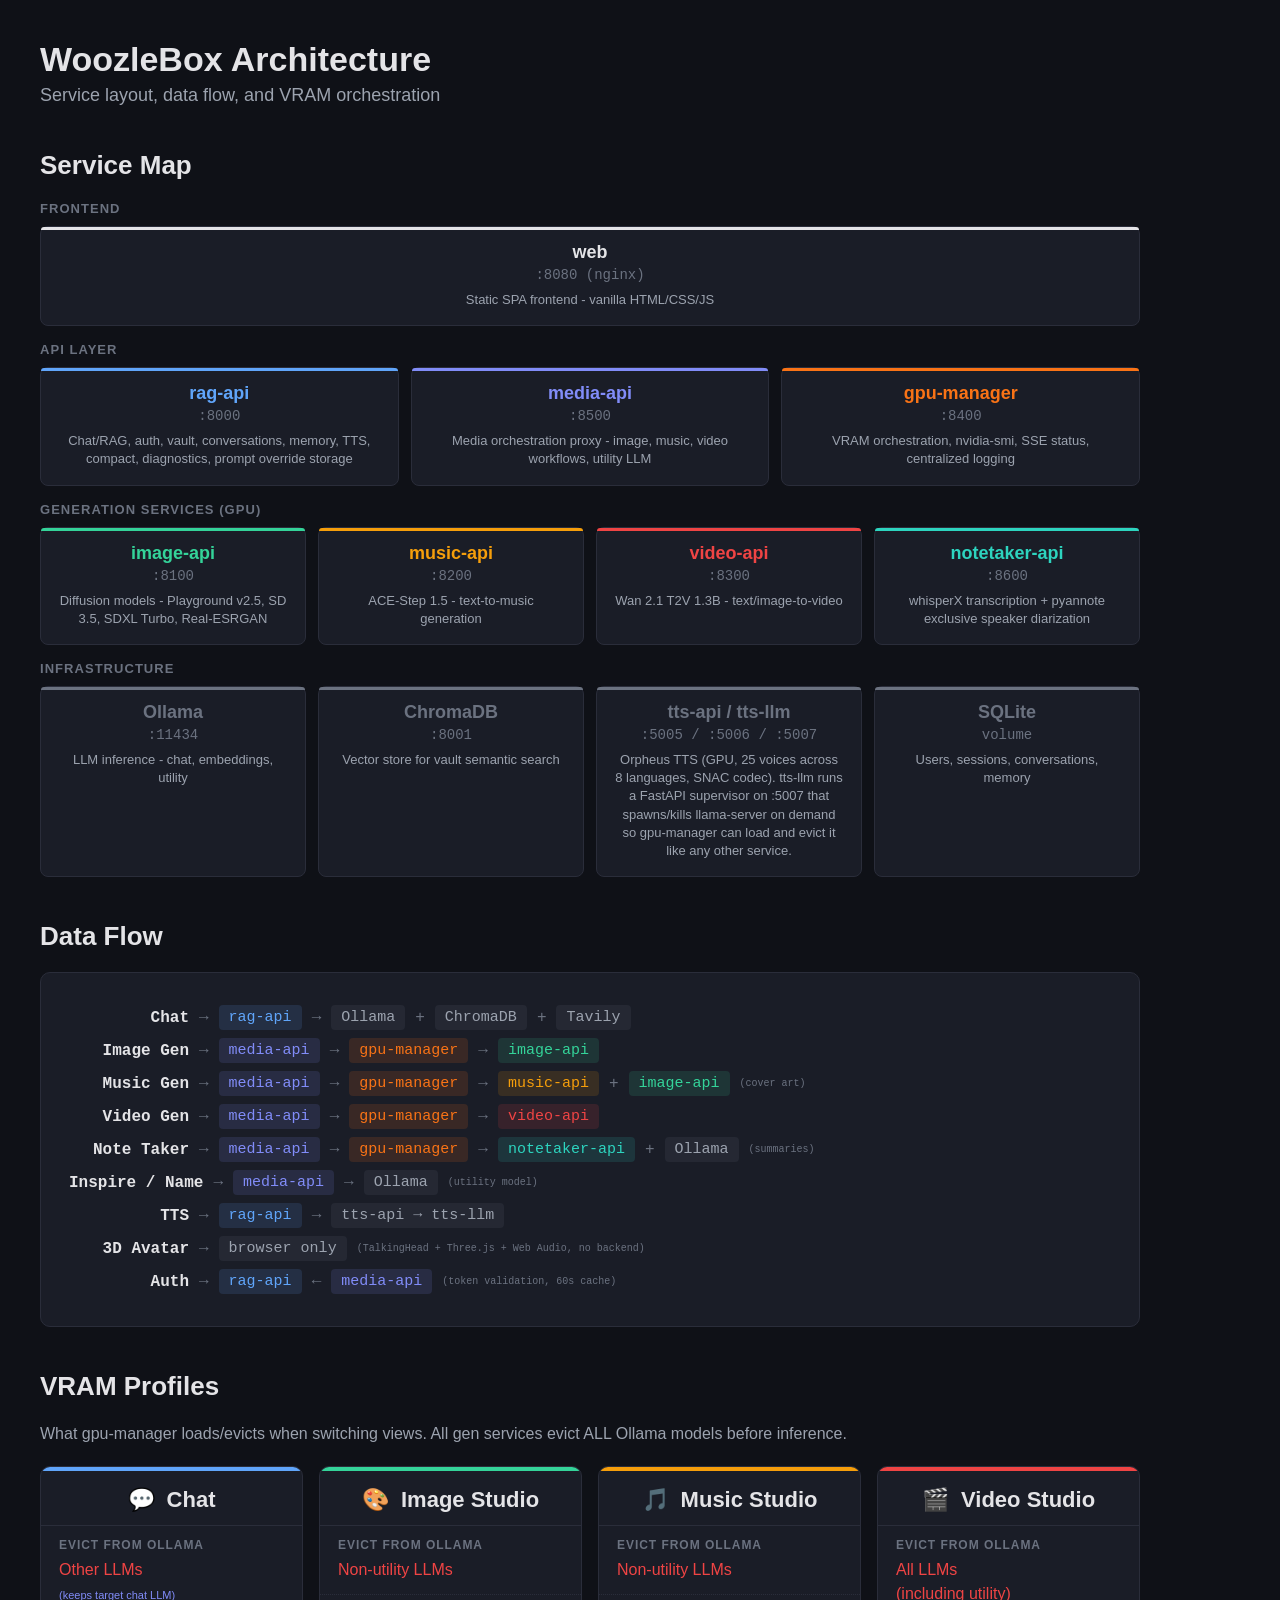
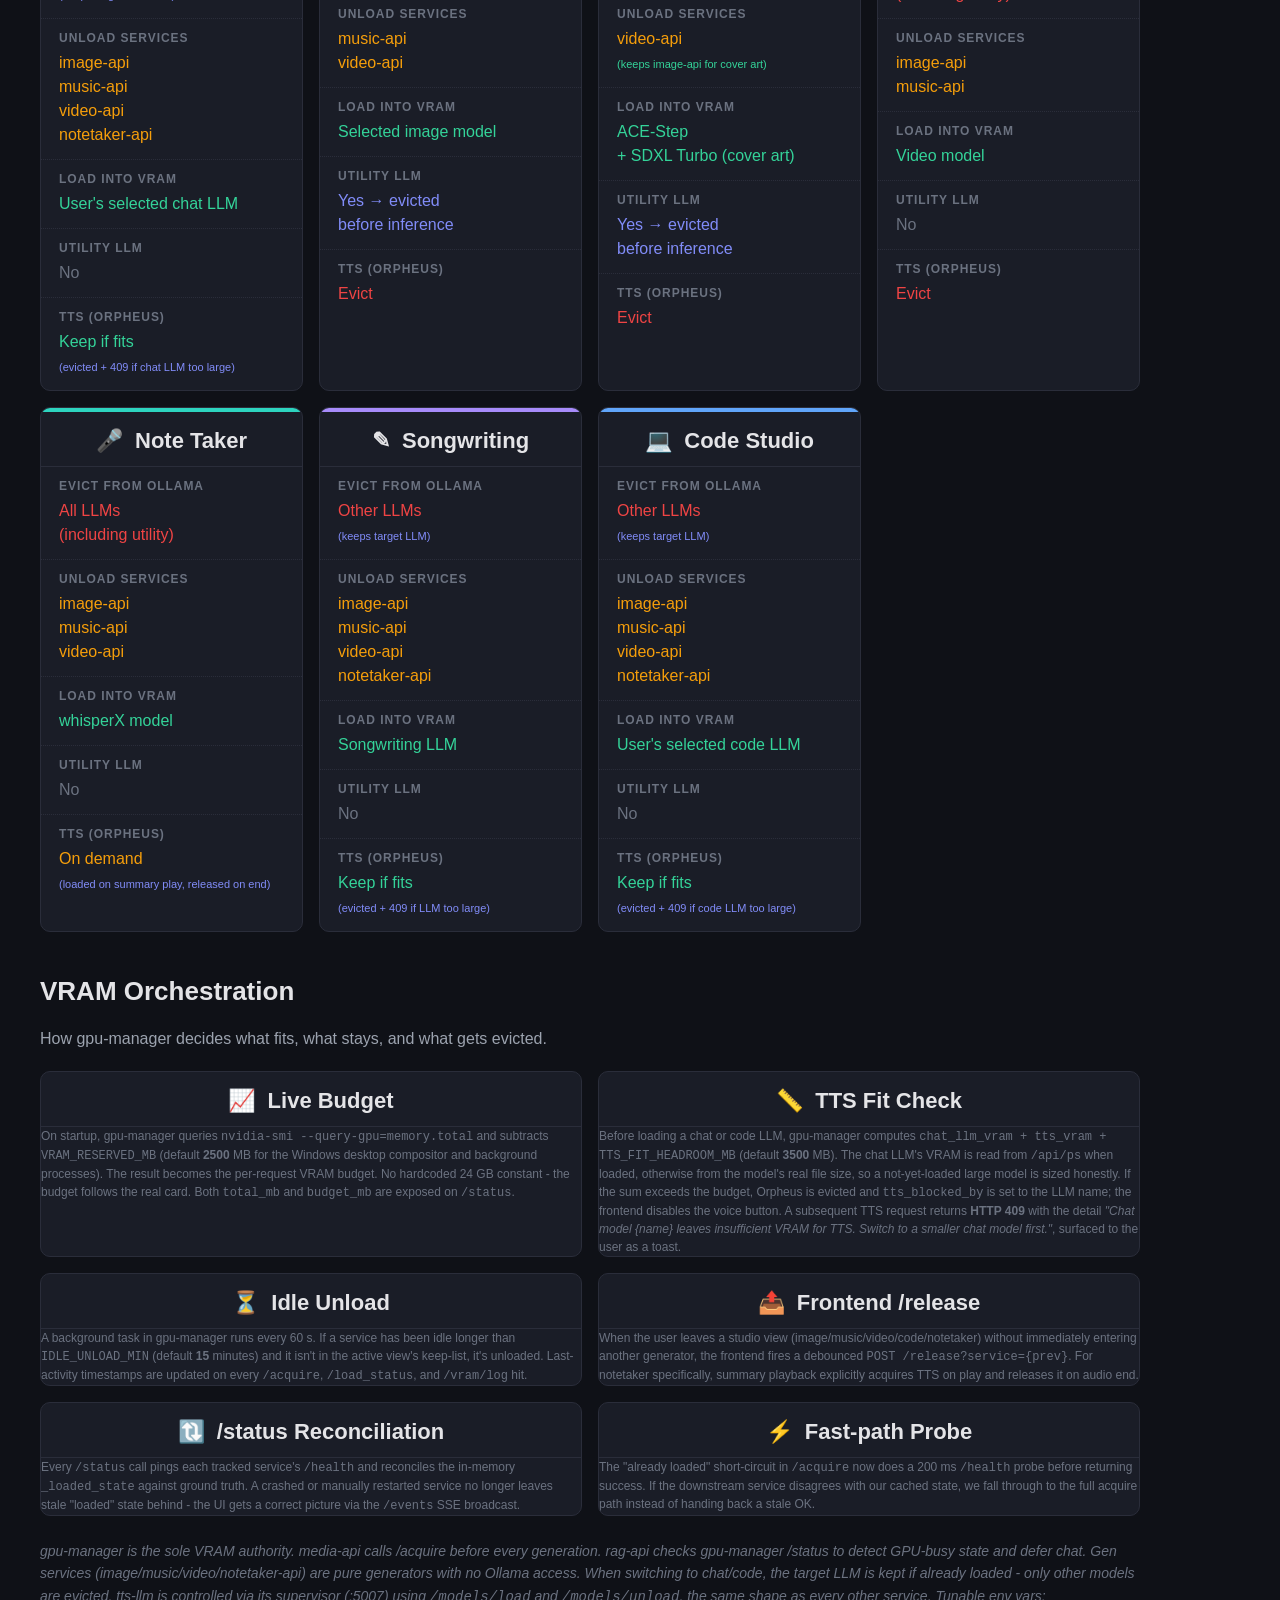
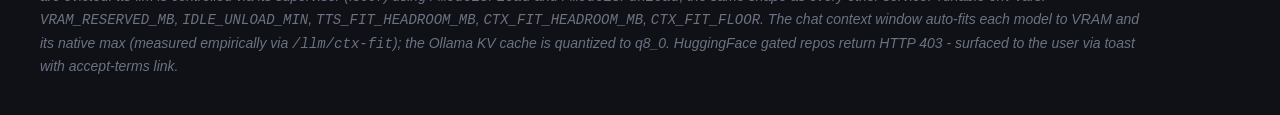
==== commit 9659c4b2: "docs: document incognito, context auto-fit, q8_0 KV cache, and updated VRAM tuning Bring the README " ====
--- a/docs/woozbox-architecture.html
+++ b/docs/woozbox-architecture.html
@@ -455,9 +455,11 @@
     <div class="card-header"><span>&#128207;</span> TTS Fit Check</div>
     <p class="c-dim" style="font-size:12px;line-height:1.5;">
       Before loading a chat or code LLM, gpu-manager computes
-      <code>chat_llm_vram + tts_vram + TTS_FIT_HEADROOM_MB</code> (default <b>1500</b> MB for KV cache).
-      If the sum exceeds the budget, Orpheus is evicted and <code>tts_blocked_by</code> is set to the LLM name.
-      A subsequent TTS request returns <b>HTTP 409</b> with the detail
+      <code>chat_llm_vram + tts_vram + TTS_FIT_HEADROOM_MB</code> (default <b>3500</b> MB).
+      The chat LLM's VRAM is read from <code>/api/ps</code> when loaded, otherwise from the
+      model's real file size, so a not-yet-loaded large model is sized honestly.
+      If the sum exceeds the budget, Orpheus is evicted and <code>tts_blocked_by</code> is set to the LLM name;
+      the frontend disables the voice button. A subsequent TTS request returns <b>HTTP 409</b> with the detail
       <i>"Chat model {name} leaves insufficient VRAM for TTS. Switch to a smaller chat model first."</i>,
       surfaced to the user as a toast.
     </p>
@@ -505,7 +507,10 @@
   When switching to chat/code, the target LLM is kept if already loaded - only other models are evicted.
   tts-llm is controlled via its supervisor (:5007) using <code>/models/load</code> and <code>/models/unload</code>,
   the same shape as every other service. Tunable env vars:
-  <code>VRAM_RESERVED_MB</code>, <code>IDLE_UNLOAD_MIN</code>, <code>TTS_FIT_HEADROOM_MB</code>.
+  <code>VRAM_RESERVED_MB</code>, <code>IDLE_UNLOAD_MIN</code>, <code>TTS_FIT_HEADROOM_MB</code>,
+  <code>CTX_FIT_HEADROOM_MB</code>, <code>CTX_FIT_FLOOR</code>. The chat context window
+  auto-fits each model to VRAM and its native max (measured empirically via
+  <code>/llm/ctx-fit</code>); the Ollama KV cache is quantized to q8_0.
   HuggingFace gated repos return HTTP 403 - surfaced to the user via toast with accept-terms link.
 </p>
 
